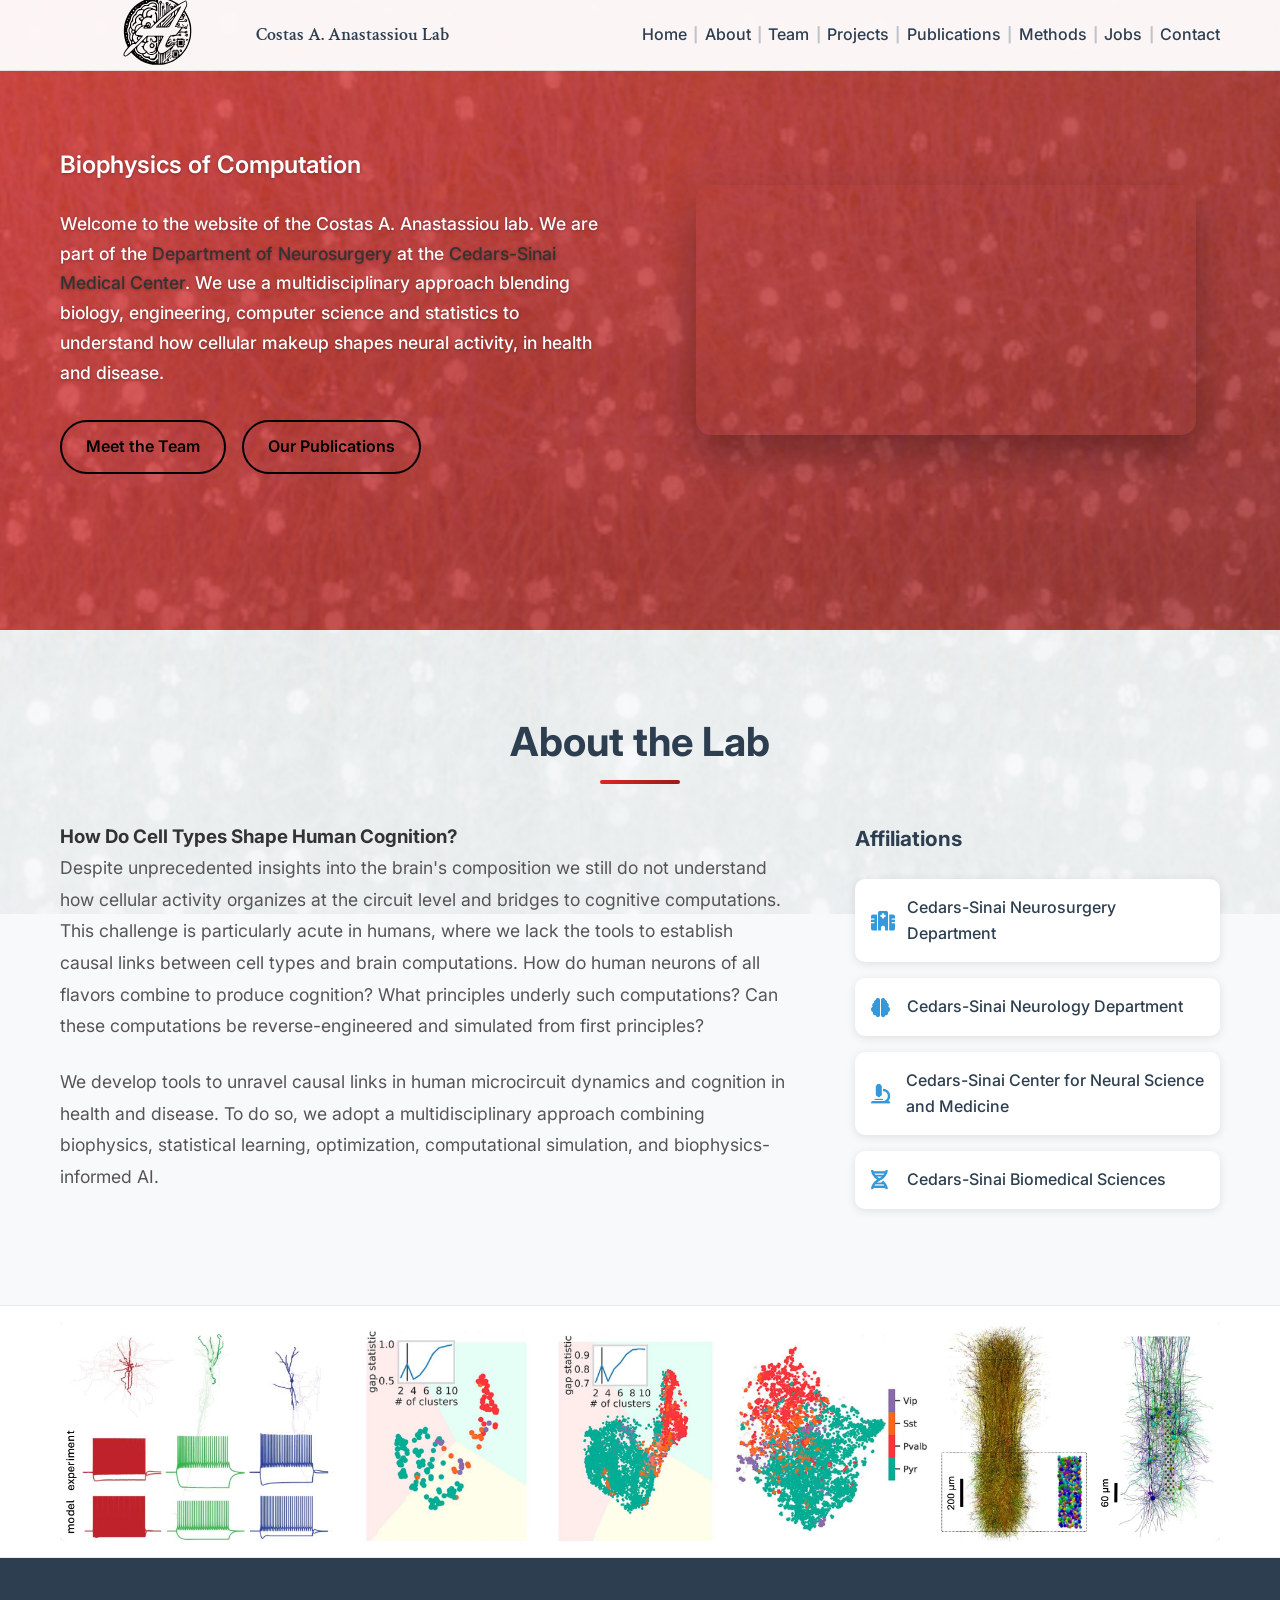
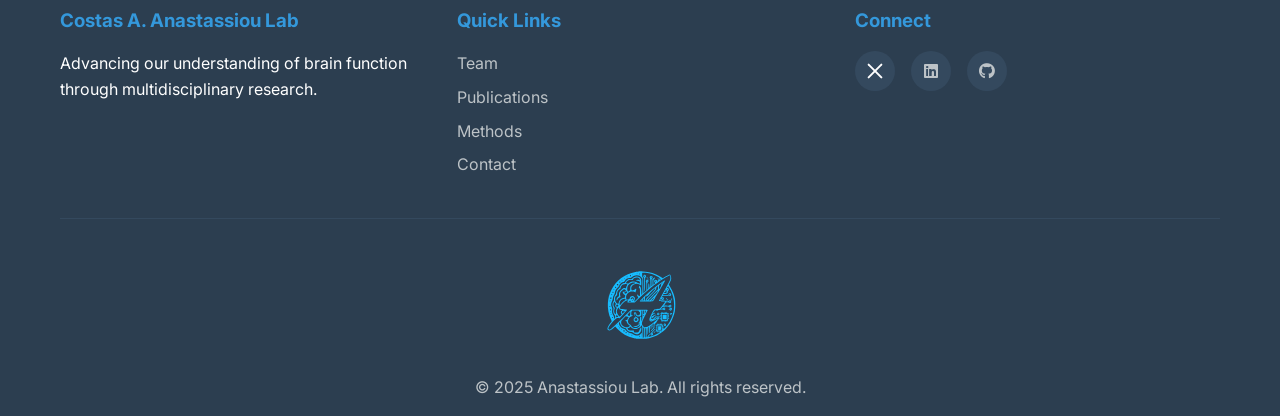
==== index.html @ 781ebe8d "Bump cache versions to force reload of iOS project card fix Without new version strings, iPhones wer" ====
<!DOCTYPE html>
<html lang="en">
<head>
    <!-- Google tag (gtag.js) -->
    <script async src="https://www.googletagmanager.com/gtag/js?id=G-07PMZGM386"></script>
    <script>
    window.dataLayer = window.dataLayer || [];
    function gtag(){dataLayer.push(arguments);}
    gtag('js', new Date());

    gtag('config', 'G-07PMZGM386');
    </script>

    <meta charset="UTF-8">
    <meta name="viewport" content="width=device-width, initial-scale=1.0">
    <title>Anastassiou Lab — Biophysics of Computation | Cedars-Sinai</title>
    <link rel="icon" type="image/svg+xml" href="/images/logo/ateam_logo_ppt_v3_favicon.svg">
    <link rel="stylesheet" href="/styles.css?v=2.5">
    <link href="https://fonts.googleapis.com/css2?family=Inter:wght@300;400;500;600;700&family=Crimson+Text:wght@400;600;700&display=swap" rel="stylesheet">
    <link rel="stylesheet" href="https://cdnjs.cloudflare.com/ajax/libs/font-awesome/6.0.0/css/all.min.css">

    <!-- SEO Meta Tags -->
    <meta name="description" content="Anastassiou Lab at Cedars-Sinai Medical Center — multidisciplinary research in computational neuroscience, biophysics of neural circuits, human brain modeling, and neuroAI. Led by Costas A. Anastassiou.">
    <meta name="keywords" content="computational neuroscience, biophysics, neural circuits, human brain, Neuropixels, brain stimulation, spiking neural networks, Cedars-Sinai, Caltech, neuroAI">
    <meta name="author" content="Costas A. Anastassiou Lab">
    <meta name="robots" content="index, follow">
    <link rel="canonical" href="https://anastassioulab.org/">

    <!-- Open Graph -->
    <meta property="og:title" content="Anastassiou Lab — Biophysics of Computation">
    <meta property="og:description" content="Multidisciplinary research in computational neuroscience, human brain modeling, and neuroAI at Cedars-Sinai Medical Center.">
    <meta property="og:image" content="https://anastassioulab.org/images/banner/banner_detail.png">
    <meta property="og:url" content="https://anastassioulab.org/">
    <meta property="og:type" content="website">
    <meta property="og:site_name" content="Anastassiou Lab">

    <!-- Twitter/X Card -->
    <meta name="twitter:card" content="summary_large_image">
    <meta name="twitter:title" content="Anastassiou Lab — Biophysics of Computation">
    <meta name="twitter:description" content="Computational neuroscience, human brain modeling, and neuroAI at Cedars-Sinai.">
    <meta name="twitter:image" content="https://anastassioulab.org/images/banner/banner_detail.png">

    <!-- JSON-LD Structured Data -->
    <script type="application/ld+json">
    {
      "@context": "https://schema.org",
      "@type": "ResearchOrganization",
      "name": "Anastassiou Lab",
      "alternateName": "Costas A. Anastassiou Lab",
      "url": "https://anastassioulab.org",
      "logo": "https://anastassioulab.org/images/logo/ateam_logo_ppt_v3.svg",
      "description": "Multidisciplinary research lab studying biophysics of computation, neural circuits, and human brain modeling.",
      "parentOrganization": {
        "@type": "Organization",
        "name": "Cedars-Sinai Medical Center",
        "url": "https://www.cedars-sinai.org"
      },
      "member": {
        "@type": "Person",
        "name": "Costas A. Anastassiou",
        "jobTitle": "Associate Professor of Neurosurgery, Biomedical Sciences, and Neurology",
        "url": "https://researchers.cedars-sinai.edu/Costas.Anastassiou",
        "sameAs": [
          "https://scholar.google.com/citations?user=FlAvpWkAAAAJ",
          "https://orcid.org/0000-0002-6793-0611",
          "https://www.linkedin.com/in/costas-anastassiou-1824945/",
          "https://www.cms.caltech.edu/people/costas-a-anastassiou"
        ]
      },
      "address": {
        "@type": "PostalAddress",
        "streetAddress": "127 S San Vicente Blvd, Office A9313",
        "addressLocality": "Los Angeles",
        "addressRegion": "CA",
        "postalCode": "90048",
        "addressCountry": "US"
      },
      "contactPoint": {
        "@type": "ContactPoint",
        "email": "costas.anastassiou@csmc.edu",
        "telephone": "+1-424-315-2698",
        "contactType": "general"
      }
    }
    </script>
</head>
<body>
    <!-- Navigation -->
    <nav class="navbar">
        <div class="nav-container">
            <div class="nav-logo">
                <a href="/">
                    <img src="/images/logo/ateam_logo_ppt_v3.svg" alt="Lab Crest" class="nav-logo-img">
                </a>
                <h2>Costas A. Anastassiou Lab</h2>
            </div>
            <ul class="nav-menu">
                <li><a href="/">Home</a></li>
                <li class="nav-divider">|</li>
                <li><a href="/#about">About</a></li>
                <li class="nav-divider">|</li>
                <li><a href="/team">Team</a></li>
                <li class="nav-divider">|</li>
                <li><a href="/projects">Projects</a></li>
                <li class="nav-divider">|</li>
                <li><a href="/publications">Publications</a></li>
                <li class="nav-divider">|</li>
                <li><a href="/methods">Methods</a></li>
                <li class="nav-divider">|</li>
                <li><a href="/jobs">Jobs</a></li>
                <li class="nav-divider">|</li>
                <li><a href="/contact">Contact</a></li>
            </ul>
            <div class="hamburger" onclick="this.classList.toggle('active');document.querySelector('.nav-menu').classList.toggle('active');">
                <span></span>
                <span></span>
                <span></span>
            </div>
        </div>
    </nav>

    <!-- Hero Section -->
    <section id="home" class="hero">
        <div class="hero-container">
            <div class="hero-content">
                <p class="hero-subtitle">Biophysics of Computation</p>
                <p class="hero-description">
                    Welcome to the website of the Costas A. Anastassiou lab. We are part of the <a href="https://www.cedars-sinai.edu/health-sciences-university/research/departments-institutes/neurosurgery.html" target="_blank">Department of Neurosurgery</a> at the <a href="https://www.cedars-sinai.org/home.html" target="_blank">Cedars-Sinai Medical Center</a>.

                    We use a multidisciplinary approach blending biology, engineering, computer science and statistics
                    to understand how cellular makeup shapes neural activity, in health and disease.
                </p>
                <div class="hero-buttons">
                    <a href="/team" class="btn btn-primary">Meet the Team</a>
                    <a href="/publications" class="btn btn-secondary">Our Publications</a>
                </div>
            </div>
            <div class="hero-visual">
                <div class="animation-container">
                    <video class="hero-animation" autoplay muted loop playsinline>
                        <source src="/animation.mp4" type="video/mp4">
                        Your browser does not support the video tag.
                    </video>
                    <div class="animation-overlay">
                        <div class="play-button">
                            <i class="fas fa-play"></i>
                        </div>
                    </div>
                </div>
            </div>

        </div>
    </section>

    <!-- About Section -->
    <section id="about" class="about">
        <div class="container">
            <h2 class="section-title">About the Lab</h2>
            <div class="about-content">
                <div class="about-text">
                    <h3>How Do Cell Types Shape Human Cognition?</h3>
                    <p>
                        Despite unprecedented insights into the brain's composition we still do not understand how cellular activity organizes at the circuit level and bridges to cognitive computations. This challenge is particularly acute in humans, where we lack the tools to establish causal links between cell types and brain computations. How do human neurons of all flavors combine to produce cognition? What principles underly such computations? Can these computations be reverse-engineered and simulated from first principles?
                    </p>
                    <p>
                        We develop tools to unravel causal links in human microcircuit dynamics and cognition in health and disease. To do so, we adopt a multidisciplinary approach combining biophysics, statistical learning, optimization, computational simulation, and biophysics-informed AI.
                    </p>
                </div>
                <div class="affiliations">
                    <h3>Affiliations</h3>
                    <ul>
                        <li>
                            <i class="fas fa-hospital"></i>
                            <a href="https://www.cedars-sinai.org/locations/neurosurgery-102.html" target="_blank">
                                Cedars-Sinai Neurosurgery Department
                            </a>
                        </li>
                        <li>
                            <i class="fas fa-brain"></i>
                            <a href="https://www.cedars-sinai.org/locations/neurology-280.html" target="_blank">
                                Cedars-Sinai Neurology Department
                            </a>
                        </li>
                        <li>
                            <i class="fas fa-microscope"></i>
                            <a href="https://www.cedars-sinai.edu/health-sciences-university/research/departments-institutes/biomedical-sciences/neural-science.html" target="_blank">
                                Cedars-Sinai Center for Neural Science and Medicine
                            </a>
                        </li>
                        <li>
                            <i class="fas fa-dna"></i>
                            <a href="https://www.cedars-sinai.edu/health-sciences-university/research/departments-institutes/biomedical-sciences.html" target="_blank">
                                Cedars-Sinai Biomedical Sciences
                            </a>
                        </li>
                    </ul>
                </div>
            </div>
        </div>
    </section>

    <!-- Research Highlights Banner -->
    <section class="research-banner">
        <div class="container">
            <div class="banner-figures">
                <img src="/images/banner/banner_detail.png" alt="Research Highlights from Anastassiou Lab Publications" class="banner-image">
            </div>
        </div>
    </section>

    <!-- Footer -->
    <footer class="footer">
        <div class="container">
            <div class="footer-content">
                <div class="footer-section">
                    <h3>Costas A. Anastassiou Lab</h3>
                    <p>Advancing our understanding of brain function through multidisciplinary research.</p>
                </div>
                <div class="footer-section">
                    <h3>Quick Links</h3>
                    <ul>
                        <li><a href="/team">Team</a></li>
                        <li><a href="/publications">Publications</a></li>
                        <li><a href="/methods">Methods</a></li>
                        <li><a href="/contact">Contact</a></li>
                    </ul>
                </div>
                <div class="footer-section">
                    <h3>Connect</h3>
                    <div class="social-links">
                        <a href="https://x.com/anastassiou_lab" target="_blank" class="x-link"></a>
                        <a href="https://www.linkedin.com/in/costas-anastassiou-1824945/" target="_blank"><i class="fab fa-linkedin"></i></a>
                        <a href="https://github.com/anastassiou-team" target="_blank"><i class="fab fa-github"></i></a>
                    </div>
                </div>
            </div>
            <div class="footer-bottom">
                <div class="footer-logo">
                    <img src="/images/logo/ateam_logo_ppt_v3.svg" alt="Anastassiou Lab" class="footer-logo-img">
                </div>
                <p>&copy; 2025 Anastassiou Lab. All rights reserved.</p>
            </div>
        </div>
    </footer>

    <script src="/script.js?v=2.3"></script>
</body>
</html>
---- styles.css ----
/* Reset and Base Styles */
* {
    margin: 0;
    padding: 0;
    box-sizing: border-box;
}

/* Cross-Browser Compatibility */
html {
    -webkit-text-size-adjust: 100%;
    -ms-text-size-adjust: 100%;
}

body {
    -webkit-font-smoothing: antialiased;
    -moz-osx-font-smoothing: grayscale;
    text-rendering: optimizeLegibility;
}

body {
    font-family: 'Inter', -apple-system, BlinkMacSystemFont, 'Segoe UI', Roboto, sans-serif;
    line-height: 1.6;
    color: #333;
    overflow-x: hidden;
}

.container {
    max-width: 1200px;
    margin: 0 auto;
    padding: 0 20px;
}

/* Navigation */
.navbar {
    position: fixed;
    top: 0;
    width: 100%;
    background: rgba(255, 255, 255, 0.95);
    /* backdrop-filter: blur(10px); */
    z-index: 1000;
    transition: all 0.3s ease;
    border-bottom: 1px solid rgba(0, 0, 0, 0.1);
}

.nav-container {
    max-width: 1200px;
    margin: 0 auto;
    padding: 0 20px;
    display: flex;
    justify-content: space-between;
    align-items: center;
    height: 70px;
}

.nav-logo h2 {
    color: #2c3e50;
    font-weight: 600;
    font-size: 1.155rem;
    font-family: 'Crimson Text', serif;
}

.nav-logo {
    display: flex;
    align-items: center;
    gap: 4px;
    overflow: hidden;
    min-width: 0;
}

.nav-logo-img {
    height: 108px;
    width: auto;
    object-fit: contain;
    position: relative;
    z-index: 1002;
}

.nav-menu {
    display: flex;
    list-style: none;
    gap: 0.2rem;
    align-items: center;
}

.nav-divider {
    color: #bdc3c7;
    font-weight: 700;
    font-size: 0.9rem;
    margin: 0 0.2rem;
}

.nav-menu a {
    text-decoration: none;
    color: #2c3e50;
    font-weight: 500;
    transition: color 0.3s ease;
    position: relative;
}

.nav-menu a:hover {
    color: #3498db;
}

.nav-menu a::after {
    content: '';
    position: absolute;
    bottom: -5px;
    left: 0;
    width: 0;
    height: 2px;
    background: #3498db;
}

.nav-menu a::after {
    content: '';
    position: absolute;
    bottom: -5px;
    left: 0;
    width: 0;
    height: 2px;
    background: #3498db;
    transition: width 0.3s ease;
}

.nav-menu a:hover::after {
    width: 100%;
}

.hamburger {
    display: none;
    flex-direction: column;
    cursor: pointer;
    position: relative;
    z-index: 1010;
    padding: 10px;
}

.hamburger span {
    width: 25px;
    height: 3px;
    background: #2c3e50;
    margin: 3px 0;
    transition: 0.3s;
}

/* Hero Section */
.hero {
    min-height: 70vh;
    background: url('images/neuralis/neuralis_1.png') center/cover no-repeat fixed;
    display: flex;
    align-items: center;
    padding-top: 70px;
    position: relative;
    overflow: hidden;
}

.hero::before {
    content: '';
    position: absolute;
    inset: 0;
    background: linear-gradient(135deg, rgba(220, 38, 38, 0.75) 0%, rgba(153, 27, 27, 0.75) 100%);
    z-index: 0;
}

/* Animation Container */
.animation-container {
    position: relative;
    width: 100%;
    max-width: 500px;
    border-radius: 15px;
    overflow: hidden;
    box-shadow: 0 20px 40px rgba(0, 0, 0, 0.3);
    z-index: 1;
}

.hero-animation {
    width: 100%;
    height: auto;
    display: block;
    border-radius: 15px;
    z-index: 1;
}

.animation-overlay {
    position: absolute;
    top: 0;
    left: 0;
    right: 0;
    bottom: 0;
    background: rgba(0, 0, 0, 0.1);
    display: flex;
    align-items: center;
    justify-content: center;
    opacity: 0;
    transition: opacity 0.3s ease;
}

.animation-container:hover .animation-overlay {
    opacity: 1;
}

.play-button {
    width: 80px;
    height: 80px;
    background: rgba(255, 255, 255, 0.9);
    border-radius: 50%;
    display: flex;
    align-items: center;
    justify-content: center;
    cursor: pointer;
    transition: all 0.3s ease;
}

.play-button i {
    font-size: 2rem;
    color: #dc2626;
    margin-left: 5px;
}

.play-button:hover {
    background: white;
    transform: scale(1.1);
}

.hero-container {
    max-width: 1200px;
    margin: 0 auto;
    padding: 0 20px;
    display: grid;
    grid-template-columns: 1fr 1fr;
    gap: 4rem;
    position: relative;
    z-index: 1;
    align-items: center;
}

.hero-content {
    color: white;
}

.hero-title {
    font-size: 3.5rem;
    font-weight: 700;
    margin-bottom: 1rem;
    line-height: 1.2;
}

.hero-title-container {
    display: flex;
    align-items: center;
    gap: 20px;
    margin-bottom: 1rem;
}

.hero-logo-img {
    height: 60px;
    width: auto;
    object-fit: contain;
    position: relative;
    z-index: 10;
}

.hero-subtitle {
    font-size: 1.5rem;
    font-weight: 600;
    margin-bottom: 1.5rem;
    text-shadow: 0 1px 3px rgba(0, 0, 0, 0.3);
}

.hero-description {
    font-size: 1.1rem;
    margin-bottom: 2rem;
    font-weight: 500;
    line-height: 1.7;
    text-shadow: 0 1px 3px rgba(0, 0, 0, 0.3);
}

.hero-description a {
    color: #333;
    text-decoration: none;
    transition: color 0.3s ease;
}

.hero-description a:hover {
    color: #666;
    text-decoration: underline;
}

.hero-buttons {
    display: flex;
    gap: 1rem;
    flex-wrap: wrap;
}

.btn {
    padding: 12px 24px;
    border-radius: 50px;
    text-decoration: none;
    font-weight: 600;
    transition: all 0.3s ease;
    display: inline-block;
    border: 2px solid transparent;
}

.btn-primary {
    background: transparent;
    color: black;
    border: 2px solid black;
}

.btn-primary:hover {
    background: black;
    color: white;
    transform: translateY(-2px);
    box-shadow: 0 10px 20px rgba(0, 0, 0, 0.2);
}

.btn-secondary {
    background: transparent;
    color: black;
    border: 2px solid black;
}

.btn-secondary:hover {
    background: black;
    color: white;
    transform: translateY(-2px);
}

.hero-visual {
    display: flex;
    justify-content: center;
    align-items: center;
}

.brain-circuit-animation {
    position: relative;
    width: 300px;
    height: 300px;
}

.neuron {
    position: absolute;
    width: 20px;
    height: 20px;
    background: rgba(255, 255, 255, 0.8);
    border-radius: 50%;
    animation: pulse 1.2s infinite;
}

.neuron:nth-child(1) {
    top: 50px;
    left: 50px;
    animation-delay: 0s;
}

.neuron:nth-child(2) {
    top: 100px;
    right: 50px;
    animation-delay: 0.5s;
}

.neuron:nth-child(3) {
    bottom: 50px;
    left: 150px;
    animation-delay: 1s;
}

.synapse {
    position: absolute;
    width: 2px;
    height: 100px;
    background: linear-gradient(to bottom, transparent, rgba(255, 255, 255, 0.6), transparent);
    left: 50%;
    top: 0;
    transform: translateX(-50%);
    animation: synapse 1.8s infinite;
}

@keyframes pulse {
    0%, 100% { transform: scale(1); opacity: 0.8; }
    50% { transform: scale(1.2); opacity: 1; }
}

@keyframes synapse {
    0%, 100% { opacity: 0.3; }
    50% { opacity: 0.8; }
}

/* Section Styles */
section {
    padding: 80px 0;
}

.section-title {
    text-align: center;
    font-size: 2.5rem;
    font-weight: 700;
    margin-bottom: 3rem;
    color: #2c3e50;
    position: relative;
}

.section-title::after {
    content: '';
    position: absolute;
    bottom: -10px;
    left: 50%;
    transform: translateX(-50%);
    width: 80px;
    height: 4px;
    background: linear-gradient(90deg, #dc2626, #991b1b);
    border-radius: 2px;
}

/* About Section */
.about {
    background: url('images/neuralis/neuralis_1.png') center/cover no-repeat fixed;
    position: relative;
}

.about::before {
    content: '';
    position: absolute;
    inset: 0;
    background: rgba(248, 249, 250, 0.88);
    z-index: 0;
}

.about-content {
    display: grid;
    grid-template-columns: 2fr 1fr;
    gap: 4rem;
    align-items: start;
}

.about-text p {
    margin-bottom: 1.5rem;
    font-size: 1.1rem;
    line-height: 1.8;
    color: #555;
}

.affiliations h3 {
    color: #2c3e50;
    margin-bottom: 1.5rem;
    font-size: 1.3rem;
}

.affiliations ul {
    list-style: none;
}

.affiliations li {
    display: flex;
    align-items: center;
    margin-bottom: 1rem;
    padding: 1rem;
    background: white;
    border-radius: 10px;
    box-shadow: 0 2px 10px rgba(0, 0, 0, 0.1);
    transition: transform 0.3s ease;
}

.affiliations li:hover {
    transform: translateY(-2px);
}

.affiliations i {
    color: #3498db;
    margin-right: 1rem;
    font-size: 1.2rem;
    width: 20px;
}

.affiliations a {
    color: #2c3e50;
    text-decoration: none;
    transition: color 0.3s ease;
    font-weight: 500;
}

.affiliations a:hover {
    color: #3498db;
    text-decoration: underline;
}



/* Research Highlights Banner */
.research-banner {
    background: white;
    padding: 1rem 0;
    border-top: 1px solid #e9ecef;
    border-bottom: 1px solid #e9ecef;
}

.banner-figures {
    display: flex;
    justify-content: center;
    align-items: center;
    max-width: 100%;
    overflow: hidden;
}

.banner-image {
    max-width: 100%;
    height: auto;
    border-radius: 8px;
    box-shadow: 0 4px 20px rgba(0, 0, 0, 0.1);
}

/* Team Section */
.team {
    background: url('images/neuralis/neuralis_1.png') center/cover no-repeat fixed;
    position: relative;
    z-index: 50;
}

.team::before {
    content: '';
    position: absolute;
    inset: 0;
    background: rgba(248, 249, 250, 0.50);
    z-index: 0;
}

.about > .container,
.team > .container,
.projects > .container,
.publications > .container,
.methods > .container,
.jobs > .container {
    position: relative;
    z-index: 1;
}

.team-grid {
    display: grid;
    grid-template-columns: repeat(auto-fit, minmax(300px, 1fr));
    gap: 2rem;
    position: relative;
    z-index: 51;
}

.team-member {
    background: white;
    border-radius: 15px;
    overflow: hidden;
    box-shadow: 0 5px 20px rgba(0, 0, 0, 0.1);
    transition: all 0.3s ease;
    cursor: pointer;
    position: relative;
    z-index: 52;
}

.team-member:hover {
    transform: translateY(-5px);
    box-shadow: 0 15px 30px rgba(0, 0, 0, 0.15);
}

.team-member.featured {
    grid-column: 1 / -1;
    display: grid;
    grid-template-columns: 200px 1fr;
    gap: 2rem;
    padding: 2rem;
}

.team-member:not(.featured) {
    padding: 1.5rem;
    text-align: center;
}

.member-photo {
    display: flex;
    align-items: center;
    justify-content: center;
    min-width: 200px;
    height: 200px;
    overflow: hidden;
}

.member-photo img {
    width: 200px !important;
    height: 200px !important;
    object-fit: cover;
    border-radius: 15px;
    transition: transform 0.3s ease;
    position: relative;
    z-index: 100;
}

.team-member.featured .member-photo {
    display: flex;
    align-items: center;
    justify-content: center;
    width: 200px;
    height: 200px;
    overflow: hidden;
}

.team-member.featured .member-photo img {
    width: 200px !important;
    height: 200px !important;
    object-fit: cover;
    border-radius: 15px;
    transition: transform 0.3s ease;
    position: relative;
    z-index: 100;
}

.team-member:not(.featured) .member-photo {
    display: flex;
    align-items: center;
    justify-content: center;
    width: 200px;
    height: 200px;
    overflow: hidden;
    margin: 0 auto;
}

.team-member:not(.featured) .member-photo img {
    width: 200px !important;
    height: 200px !important;
    object-fit: cover;
    border-radius: 15px;
    transition: transform 0.3s ease;
    position: relative;
    z-index: 100;
}

.member-info h3 {
    color: #2c3e50;
    margin-bottom: 0.5rem;
    font-size: 1.2rem;
}

.member-title {
    color: #3498db;
    font-weight: 600;
    margin-bottom: 0.5rem;
    font-size: 0.9rem;
    text-transform: uppercase;
    letter-spacing: 1px;
}

.member-affiliations {
    color: #2c3e50;
    font-weight: 500;
    margin-bottom: 1rem;
    font-size: 0.9rem;
    line-height: 1.4;
    opacity: 0.9;
}

.member-affiliations a {
    color: #3498db;
    text-decoration: none;
    transition: color 0.3s ease;
}

.member-affiliations a:hover {
    color: #2980b9;
    text-decoration: underline;
}

.member-links {
    display: flex;
    flex-wrap: wrap;
    gap: 0.5rem;
    margin-top: 0.8rem;
}

.profile-link {
    display: inline-flex;
    align-items: center;
    gap: 0.4rem;
    padding: 0.35rem 0.7rem;
    background: transparent;
    border: 1px solid #e1e8ed;
    border-radius: 6px;
    text-decoration: none;
    color: #5a6c7d;
    font-size: 0.75rem;
    font-weight: 500;
    transition: all 0.2s ease;
    line-height: 1;
}

.profile-link:hover {
    background: #f8f9fa;
    border-color: #3498db;
    color: #3498db;
    transform: translateY(-1px);
    box-shadow: 0 2px 8px rgba(52, 152, 219, 0.1);
}

.profile-link i {
    font-size: 0.8rem;
    color: #8fa3b8;
}

.profile-link:hover i {
    color: #3498db;
}

.link-keyword {
    font-weight: 500;
    color: #4a5568;
}

.profile-link:hover .link-keyword {
    color: #3498db;
}

.member-bio {
    color: #666;
    line-height: 1.6;
    margin-bottom: 1rem;
}

.expertise-tag {
    display: inline-block;
    background: #e8f4fd;
    color: #3498db;
    padding: 0.3rem 0.8rem;
    border-radius: 20px;
    font-size: 0.8rem;
    margin: 0.2rem;
    font-weight: 500;
}

/* Alumni Grid Layout */
.alumni-grid {
    display: grid;
    grid-template-columns: repeat(auto-fit, minmax(300px, 1fr));
    gap: 0.5rem;
    margin-bottom: 1rem;
}

.alumni-item {
    background: #f8f9fa;
    padding: 0.5rem 0.8rem;
    border-radius: 8px;
    border-left: 3px solid #3498db;
    font-size: 0.9rem;
    line-height: 1.4;
}

/* Publications Section */
.publications {
    background: url('images/neuralis/neuralis_1.png') center/cover no-repeat fixed;
    position: relative;
}

.publications::before {
    content: '';
    position: absolute;
    inset: 0;
    background: rgba(248, 249, 250, 0.50);
    z-index: 0;
}

.publications-grid {
    display: grid;
    grid-template-columns: repeat(auto-fit, minmax(350px, 1fr));
    gap: 1.4rem;
    margin-bottom: 3rem;
}

/* Projects Section */
.projects {
    background: url('images/neuralis/neuralis_1.png') center/cover no-repeat fixed;
    position: relative;
    padding: 5rem 0;
}

.projects::before {
    content: '';
    position: absolute;
    inset: 0;
    background: rgba(248, 249, 250, 0.50);
    z-index: 0;
}

.projects-grid {
    display: grid;
    grid-template-columns: repeat(auto-fit, minmax(300px, 1fr));
    gap: 2rem;
    margin-bottom: 3rem;
}

.project-card {
    background: white;
    border: 1px solid #e9ecef;
    border-radius: 15px;
    padding: 2rem;
    box-shadow: 0 5px 20px rgba(0, 0, 0, 0.08);
    transition: all 0.3s ease;
    text-align: center;
    position: relative;
    z-index: 2;
    cursor: pointer;
}

@media (hover: hover) {
    .project-card:hover {
        transform: translateY(-5px);
        box-shadow: 0 15px 30px rgba(0, 0, 0, 0.12);
        border-color: #3498db;
    }
}

.project-card:active {
    transform: scale(0.98);
    border-color: #3498db;
}

.project-icon {
    font-size: 3rem;
    color: #3498db;
    margin-bottom: 1.5rem;
}

.project-card h3 {
    color: #2c3e50;
    margin-bottom: 1rem;
    font-size: 1.4rem;
}

.project-card p {
    color: #666;
    line-height: 1.6;
    margin-bottom: 1.5rem;
}

.project-tags {
    display: flex;
    flex-wrap: wrap;
    gap: 0.5rem;
    justify-content: center;
}

.tag {
    background: #e8f4fd;
    color: #3498db;
    padding: 0.4rem 0.8rem;
    border-radius: 20px;
    font-size: 0.8rem;
    font-weight: 500;
}

.project-cta {
    margin-top: 1rem;
}

.project-cta .click-hint {
    color: #3498db;
    font-size: 0.9rem;
    font-weight: 500;
    opacity: 1;
    transition: opacity 0.3s ease;
}

@media (hover: hover) {
    .project-cta .click-hint {
        opacity: 0.8;
    }
    .project-card:hover .project-cta .click-hint {
        opacity: 1;
    }
}

/* Project Modal Styles */
.project-modal-content {
    max-width: 800px;
    max-height: 90vh;
    overflow-y: auto;
}

.project-modal-header {
    text-align: center;
    margin-bottom: 2rem;
    padding-bottom: 1rem;
    border-bottom: 2px solid #e9ecef;
}

.project-modal-header h2 {
    color: #2c3e50;
    font-size: 2rem;
    margin-bottom: 0.5rem;
}

.project-modal-header .project-icon {
    font-size: 4rem;
    color: #3498db;
    margin-bottom: 1rem;
}

.project-modal-description {
    margin-bottom: 2rem;
    line-height: 1.8;
    color: #555;
    font-size: 1.1rem;
}

.project-modal-image {
    text-align: center;
    margin: 2rem 0;
}

.project-modal-image img {
    max-width: 100%;
    height: auto;
    border-radius: 10px;
    box-shadow: 0 5px 20px rgba(0, 0, 0, 0.1);
}

.project-citation {
    margin-top: 15px;
    font-size: 14px;
    font-style: italic;
    color: #666;
    text-align: center;
    line-height: 1.4;
}

.project-modal-tags {
    display: flex;
    flex-wrap: wrap;
    gap: 0.5rem;
    justify-content: center;
    margin: 2rem 0;
}

.project-modal-tags .tag {
    background: #e8f4fd;
    color: #3498db;
    padding: 0.5rem 1rem;
    border-radius: 25px;
    font-size: 0.9rem;
    font-weight: 500;
}

.project-modal-details {
    margin: 2rem 0;
}

.project-modal-details h3 {
    color: #2c3e50;
    font-size: 1.3rem;
    margin-bottom: 1rem;
    text-align: center;
}

.project-modal-details ul {
    list-style: none;
    padding: 0;
}

.project-modal-details li {
    background: #f8f9fa;
    margin: 0.5rem 0;
    padding: 0.8rem 1rem;
    border-radius: 8px;
    border-left: 4px solid #3498db;
    color: #555;
    font-size: 1rem;
}

/* Methods Section */
.methods {
    background: url('images/neuralis/neuralis_1.png') center/cover no-repeat fixed;
    position: relative;
}

.methods::before {
    content: '';
    position: absolute;
    inset: 0;
    background: rgba(248, 249, 250, 0.50);
    z-index: 0;
}

/* Jobs Section */
.jobs {
    background: url('images/neuralis/neuralis_1.png') center/cover no-repeat fixed;
    position: relative;
    padding: 5rem 0;
}

.jobs::before {
    content: '';
    position: absolute;
    inset: 0;
    background: rgba(248, 249, 250, 0.50);
    z-index: 0;
}

.jobs-intro {
    text-align: center;
    max-width: 800px;
    margin: 0 auto 3rem;
}

.jobs-intro p {
    font-size: 1.1rem;
    color: #666;
    line-height: 1.6;
}

.jobs-grid {
    display: flex;
    flex-direction: column;
    gap: 2rem;
    margin-bottom: 3rem;
    max-width: 800px;
    margin-left: auto;
    margin-right: auto;
}

.job-card {
    background: white;
    border: 1px solid #e9ecef;
    border-radius: 15px;
    padding: 1.5rem;
    box-shadow: 0 5px 20px rgba(0, 0, 0, 0.08);
    transition: all 0.3s ease;
}

.job-card:hover {
    transform: translateY(-5px);
    box-shadow: 0 15px 30px rgba(0, 0, 0, 0.12);
    border-color: #3498db;
    cursor: pointer;
}

.job-cta {
    text-align: center;
    margin-top: 0.5rem;
}

.click-hint {
    color: #3498db;
    font-size: 0.9rem;
    font-style: italic;
    opacity: 0.8;
}

.job-card h3 {
    color: #2c3e50;
    margin-bottom: 0.5rem;
    font-size: 1.3rem;
}

.job-type {
    color: #3498db;
    font-weight: 600;
    margin-bottom: 1rem;
    font-size: 0.9rem;
    text-transform: uppercase;
    letter-spacing: 1px;
}

.job-description {
    color: #666;
    line-height: 1.6;
    margin-bottom: 1rem;
}

.job-requirements h4 {
    color: #2c3e50;
    margin-bottom: 0.8rem;
    font-size: 1rem;
}

.job-requirements ul {
    list-style: none;
    padding: 0;
    margin-bottom: 1.5rem;
}

.job-requirements li {
    color: #666;
    margin-bottom: 0.5rem;
    padding-left: 1.5rem;
    position: relative;
}

.job-requirements li::before {
    content: "•";
    color: #3498db;
    font-weight: bold;
    position: absolute;
    left: 0;
}

.jobs-cta {
    text-align: center;
    margin-top: 2rem;
}

.jobs-cta p {
    color: #333;
    margin-bottom: 1.5rem;
    font-size: 1.1rem;
    font-weight: 500;
    text-shadow: 0 1px 3px rgba(248, 249, 250, 0.6);
}

.github-content {
    max-width: 1200px;
    margin: 0 auto;
}

.repos-grid {
    display: grid;
    grid-template-columns: repeat(auto-fit, minmax(300px, 1fr));
    gap: 2rem;
    margin-bottom: 3rem;
}

.repo-card {
    background: white;
    border-radius: 15px;
    padding: 1.5rem;
    box-shadow: 0 5px 20px rgba(0, 0, 0, 0.1);
    transition: all 0.3s ease;
    cursor: pointer;
    border: 1px solid rgba(0, 0, 0, 0.05);
}

.repo-card:hover {
    transform: translateY(-5px);
    box-shadow: 0 15px 30px rgba(0, 0, 0, 0.15);
}

.repo-name {
    color: #2c3e50;
    font-size: 1.2rem;
    font-weight: 600;
    margin-bottom: 0.5rem;
    display: flex;
    align-items: center;
    gap: 0.5rem;
}

.repo-name i {
    color: #3498db;
    font-size: 1rem;
}

.repo-topics {
    display: flex;
    flex-wrap: wrap;
    gap: 0.5rem;
    margin-top: 1rem;
}

.repo-topic {
    background: #e8f4fd;
    color: #3498db;
    padding: 0.3rem 0.8rem;
    border-radius: 20px;
    font-size: 0.8rem;
    font-weight: 500;
}

.repo-description {
    color: #666;
    line-height: 1.6;
    margin-bottom: 1rem;
    font-size: 0.95rem;
}

.repo-citation {
    margin-bottom: 1rem;
}

.citation-link {
    display: inline-flex;
    align-items: center;
    gap: 0.5rem;
    color: #3498db;
    text-decoration: none;
    font-size: 0.9rem;
    font-weight: 500;
    transition: color 0.3s ease;
}

.citation-link:hover {
    color: #2980b9;
    text-decoration: underline;
}

.citation-link i {
    color: #3498db;
    font-size: 0.8rem;
}

.repo-meta {
    display: flex;
    align-items: center;
    gap: 1rem;
    margin-bottom: 1rem;
    flex-wrap: wrap;
}

.repo-language {
    background: #e8f4fd;
    color: #3498db;
    padding: 0.3rem 0.8rem;
    border-radius: 20px;
    font-size: 0.8rem;
    font-weight: 500;
}





.github-cta {
    text-align: center;
}

.github-cta .btn {
    font-size: 1.1rem;
    padding: 15px 30px;
}

.github-cta .btn i {
    margin-right: 0.5rem;
}

.publication-card {
    background: white;
    padding: 1.4rem;
    border-radius: 15px;
    box-shadow: 0 5px 20px rgba(0, 0, 0, 0.1);
    border-left: 4px solid #3498db;
    transition: all 0.3s ease;
}

.publication-card:hover {
    transform: translateY(-5px);
    box-shadow: 0 15px 30px rgba(0, 0, 0, 0.15);
}

.pub-year {
    background: #3498db;
    color: white;
    padding: 0.3rem 0.8rem;
    border-radius: 20px;
    font-size: 0.8rem;
    font-weight: 600;
    display: inline-block;
    margin-bottom: 1rem;
}

.publication-card h3 {
    color: #2c3e50;
    margin-bottom: 1rem;
    font-size: 1.1rem;
    line-height: 1.4;
}

.pub-authors {
    color: #666;
    font-style: italic;
    margin-bottom: 0.5rem;
}

.pub-journal {
    color: #3498db;
    font-weight: 600;
    margin-bottom: 1rem;
}

.pub-links {
    display: flex;
    justify-content: space-between;
    align-items: center;
    flex-wrap: wrap;
    gap: 1rem;
}

.pub-link {
    color: #3498db;
    text-decoration: none;
    font-weight: 600;
    transition: color 0.3s ease;
    display: flex;
    align-items: center;
    gap: 0.5rem;
}

.pub-link:hover {
    color: #2980b9;
}

/* Press Coverage Styles */
.press-coverage {
    margin-top: 12px;
    padding-top: 12px;
    border-top: 1px solid #e5e7eb;
}

.press-label {
    color: #6b7280;
    font-size: 0.9rem;
    font-weight: 500;
    margin-right: 8px;
}

.press-link {
    color: #dc2626;
    text-decoration: none;
    font-weight: 600;
    font-size: 0.9rem;
    transition: color 0.3s ease;
}

/* Mobile: collapse publications to first 6 */
.show-all-pubs-container {
    text-align: center;
    margin-bottom: 2rem;
    display: none;
}

@media (max-width: 768px) {
    .publications-grid.collapsed .publication-card:nth-child(n+7) {
        display: none;
    }
    .show-all-pubs-container {
        display: block;
    }
    .publications-grid:not(.collapsed) ~ .show-all-pubs-container {
        display: none;
    }
}

.press-link:hover {
    color: #991b1b;
    text-decoration: underline;
}



.publications-cta {
    text-align: center;
}



/* Contact Section */
.contact-content {
    display: grid;
    grid-template-columns: 1fr 1fr;
    gap: 4rem;
    align-items: start;
}

.contact-item {
    display: flex;
    align-items: flex-start;
    margin-bottom: 2rem;
}

.contact-item i {
    color: #3498db;
    font-size: 1.5rem;
    margin-right: 1rem;
    margin-top: 0.2rem;
    width: 30px;
}

.contact-item h3 {
    color: #2c3e50;
    margin-bottom: 0.5rem;
}

.contact-item p {
    color: #666;
    line-height: 1.6;
}

.contact-map {
    background: #f8f9fa;
    border-radius: 15px;
    padding: 2rem;
    display: flex;
    align-items: center;
    justify-content: center;
    min-height: 300px;
}

.contact-map iframe {
    width: 100%;
    height: 300px;
    border-radius: 15px;
    box-shadow: 0 5px 20px rgba(0, 0, 0, 0.1);
    transition: box-shadow 0.3s ease;
}

.contact-map iframe:hover {
    box-shadow: 0 8px 25px rgba(0, 0, 0, 0.15);
}

/* Footer */
.footer {
    background: #2c3e50;
    color: white;
    padding: 3rem 0 1rem;
}

.footer-content {
    display: grid;
    grid-template-columns: repeat(auto-fit, minmax(250px, 1fr));
    gap: 2rem;
    margin-bottom: 2rem;
}

.footer-section h3 {
    margin-bottom: 1rem;
    color: #3498db;
}

.footer-section ul {
    list-style: none;
}

.footer-section ul li {
    margin-bottom: 0.5rem;
}

.footer-section a {
    color: #bdc3c7;
    text-decoration: none;
    transition: color 0.3s ease;
}

.footer-section a:hover {
    color: #3498db;
}

.social-links {
    display: flex;
    gap: 1rem;
}

.social-links a {
    display: inline-block;
    width: 40px;
    height: 40px;
    background: #34495e;
    border-radius: 50%;
    display: flex;
    align-items: center;
    justify-content: center;
    transition: all 0.3s ease;
}

.social-links a:hover {
    background: #3498db;
    transform: translateY(-2px);
}

.x-link {
    font-weight: bold;
    font-size: 1.1rem;
    color: white;
    text-decoration: none;
    display: flex;
    align-items: center;
    justify-content: center;
    width: 40px;
    height: 40px;
    background: #34495e;
    border-radius: 50%;
    transition: all 0.3s ease;
    position: relative;
}

.x-link::before,
.x-link::after {
    content: '';
    position: absolute;
    width: 2px;
    height: 20px;
    background: white;
    border-radius: 1px;
}

.x-link::before {
    transform: rotate(45deg);
    left: 50%;
    top: 50%;
    margin-left: -1px;
    margin-top: -10px;
}

.x-link::after {
    transform: rotate(-45deg);
    left: 50%;
    top: 50%;
    margin-left: -1px;
    margin-top: -10px;
}

.x-link:hover {
    background: #3498db;
    transform: translateY(-2px);
}

.footer-bottom {
    text-align: center;
    padding-top: 2rem;
    border-top: 1px solid #34495e;
    color: #bdc3c7;
}

.footer-logo {
    margin-bottom: 1rem;
    display: flex;
    justify-content: center;
}

.footer-logo-img {
    height: 108px;
    width: auto;
    filter: brightness(0) saturate(100%) invert(48%) sepia(79%) saturate(2475%) hue-rotate(187deg) brightness(118%) contrast(119%);
    transition: filter 0.3s ease;
    animation: logoColorShift 8s ease-in-out infinite;
}

.footer-logo-img:hover {
    filter: brightness(0) saturate(100%) invert(27%) sepia(51%) saturate(2878%) hue-rotate(346deg) brightness(104%) contrast(97%);
    animation-play-state: paused;
}

@keyframes logoColorShift {
    0% {
        filter: brightness(0) saturate(100%) invert(48%) sepia(79%) saturate(2475%) hue-rotate(187deg) brightness(118%) contrast(119%);
    }
    25% {
        filter: brightness(0) saturate(100%) invert(27%) sepia(51%) saturate(2878%) hue-rotate(346deg) brightness(104%) contrast(97%);
    }
    50% {
        filter: brightness(0) saturate(100%) invert(39%) sepia(100%) saturate(2000%) hue-rotate(280deg) brightness(110%) contrast(120%);
    }
    75% {
        filter: brightness(0) saturate(100%) invert(45%) sepia(90%) saturate(2200%) hue-rotate(150deg) brightness(115%) contrast(125%);
    }
    100% {
        filter: brightness(0) saturate(100%) invert(48%) sepia(79%) saturate(2475%) hue-rotate(187deg) brightness(118%) contrast(119%);
    }
}

@keyframes navLogoColorShift {
    0% {
        filter: brightness(0) saturate(100%) invert(0%) sepia(0%) saturate(0%) hue-rotate(0deg) brightness(0%) contrast(100%);
    }
    33.33% {
        filter: brightness(0) saturate(100%) invert(27%) sepia(51%) saturate(2878%) hue-rotate(346deg) brightness(104%) contrast(97%);
    }
    66.66% {
        filter: brightness(0) saturate(100%) invert(48%) sepia(79%) saturate(2475%) hue-rotate(187deg) brightness(118%) contrast(119%);
    }
    100% {
        filter: brightness(0) saturate(100%) invert(0%) sepia(0%) saturate(0%) hue-rotate(0deg) brightness(0%) contrast(100%);
    }
}

/* Modal */
.modal {
    display: none;
    position: fixed;
    z-index: 2000;
    left: 0;
    top: 0;
    width: 100%;
    height: 100%;
    background-color: rgba(0, 0, 0, 0.5);
    backdrop-filter: blur(5px);
}

.modal-content {
    background-color: white;
    margin: 5% auto;
    padding: 2rem;
    border-radius: 15px;
    width: 90%;
    max-width: 600px;
    max-height: 80vh;
    position: relative;
    animation: modalSlideIn 0.3s ease;
    overflow-y: auto;
    overflow-x: hidden;
}

@keyframes modalSlideIn {
    from {
        opacity: 0;
        transform: translateY(-50px);
    }
    to {
        opacity: 1;
        transform: translateY(0);
    }
}

.close {
    position: absolute;
    right: 1rem;
    top: 1rem;
    font-size: 2rem;
    cursor: pointer;
    color: #999;
    transition: color 0.3s ease;
}

.close:hover {
    color: #333;
}

/* Responsive Design */
@media (max-width: 768px) {
    .modal-content {
        margin: 2% auto;
        max-height: 90vh;
        padding: 1.5rem;
        width: 95%;
    }
    
    .hamburger {
        display: flex;
    }

    .nav-logo h2 {
        display: none;
    }

    .nav-logo-img {
        height: 70px;
    }

    .nav-container {
        padding: 0 15px 0 5px;
    }

    .nav-menu {
        position: fixed;
        left: -100%;
        top: 70px;
        flex-direction: column;
        background-color: white;
        width: 100%;
        text-align: center;
        transition: 0.3s;
        box-shadow: 0 10px 27px rgba(0, 0, 0, 0.05);
        padding: 2rem 0;
    }
    
    .nav-menu.active {
        left: 0;
    }
    
    .hero-container {
        grid-template-columns: 1fr;
        text-align: center;
        gap: 2rem;
    }
    
    .hero-title {
        font-size: 2.5rem;
    }
    
    .about-content {
        grid-template-columns: 1fr;
        gap: 2rem;
    }
    
    .contact-content {
        grid-template-columns: 1fr;
        gap: 2rem;
    }
    
    .team-member.featured {
        grid-template-columns: 1fr;
        text-align: center;
    }

    .team-member.featured .member-photo {
        margin: 0 auto;
    }
    
    .visualization-content {
        grid-template-columns: 1fr;
        gap: 2rem;
        text-align: center;
    }
    
    .section-title {
        font-size: 2rem;
    }
    
    .hero-buttons {
        justify-content: center;
    }
}

@media (max-width: 480px) {
    .container {
        padding: 0 15px;
    }
    
    .hero-title {
        font-size: 2rem;
    }
    
    .hero-subtitle {
        font-size: 1.2rem;
    }
    
    .section-title {
        font-size: 1.8rem;
    }
    
    .team-grid,
    .publications-grid,
    .repos-grid {
        grid-template-columns: 1fr;
    }
}

/* Cross-Browser Compatibility Enhancements */
@supports (-webkit-appearance: none) {
    /* Webkit-specific styles */
    .btn {
        -webkit-appearance: none;
    }
}

@supports (-moz-appearance: none) {
    /* Firefox-specific styles */
    .btn {
        -moz-appearance: none;
    }
}

/* Ensure consistent behavior across browsers */
.team-member img,
.publications-grid img,
.repos-grid img {
    max-width: 100%;
    height: auto;
    -webkit-user-drag: none;
    -khtml-user-drag: none;
    -moz-user-drag: none;
    -o-user-drag: none;
    user-drag: none;
}

/* Safari-specific fixes */
@media screen and (-webkit-min-device-pixel-ratio: 0) {
    .member-photo img {
        -webkit-transform: translateZ(0);
        transform: translateZ(0);
    }
}

/* Alumni Section Styles */
.alumni-section {
    margin-top: 60px;
    padding-top: 40px;
    border-top: 2px solid #e5e7eb;
}

.alumni-title {
    font-size: 2.2rem;
    color: #1f2937;
    margin-bottom: 28px;
    text-align: center;
    font-weight: 700;
}

.alumni-category {
    margin-bottom: 28px;
}

.alumni-category h4 {
    font-size: 1.5rem;
    color: #dc2626;
    margin-bottom: 20px;
    font-weight: 600;
    border-bottom: 2px solid #dc2626;
    padding-bottom: 8px;
    display: inline-block;
}

.alumni-category h5 {
    font-size: 1.2rem;
    color: #374151;
    margin: 25px 0 15px 0;
    font-weight: 600;
}

.alumni-list {
    list-style: none;
    padding: 0;
    margin: 0;
}

.alumni-list li {
    background: #f9fafb;
    border-left: 4px solid #dc2626;
    padding: 14px;
    margin-bottom: 10px;
    border-radius: 8px;
    box-shadow: 0 2px 4px rgba(0, 0, 0, 0.1);
    transition: all 0.3s ease;
}

.alumni-list li:hover {
    transform: translateY(-2px);
    box-shadow: 0 4px 8px rgba(0, 0, 0, 0.15);
    background: #ffffff;
}

.alumni-list li strong {
    color: #1f2937;
    font-size: 1.1rem;
    font-weight: 700;
}

.alumni-list li em {
    color: #6b7280;
    font-style: normal;
    font-weight: 500;
}

.alumni-list li br {
    margin-bottom: 5px;
}

/* Responsive adjustments for alumni section */
@media (max-width: 768px) {
    .alumni-section {
        margin-top: 40px;
        padding-top: 30px;
    }
    
    .alumni-title {
        font-size: 1.8rem;
        margin-bottom: 30px;
    }
    
    .alumni-category h4 {
        font-size: 1.3rem;
    }
    
    .alumni-list li {
        padding: 15px;
        margin-bottom: 12px;
    }
    
    .alumni-list li strong {
        font-size: 1rem;
    }
}
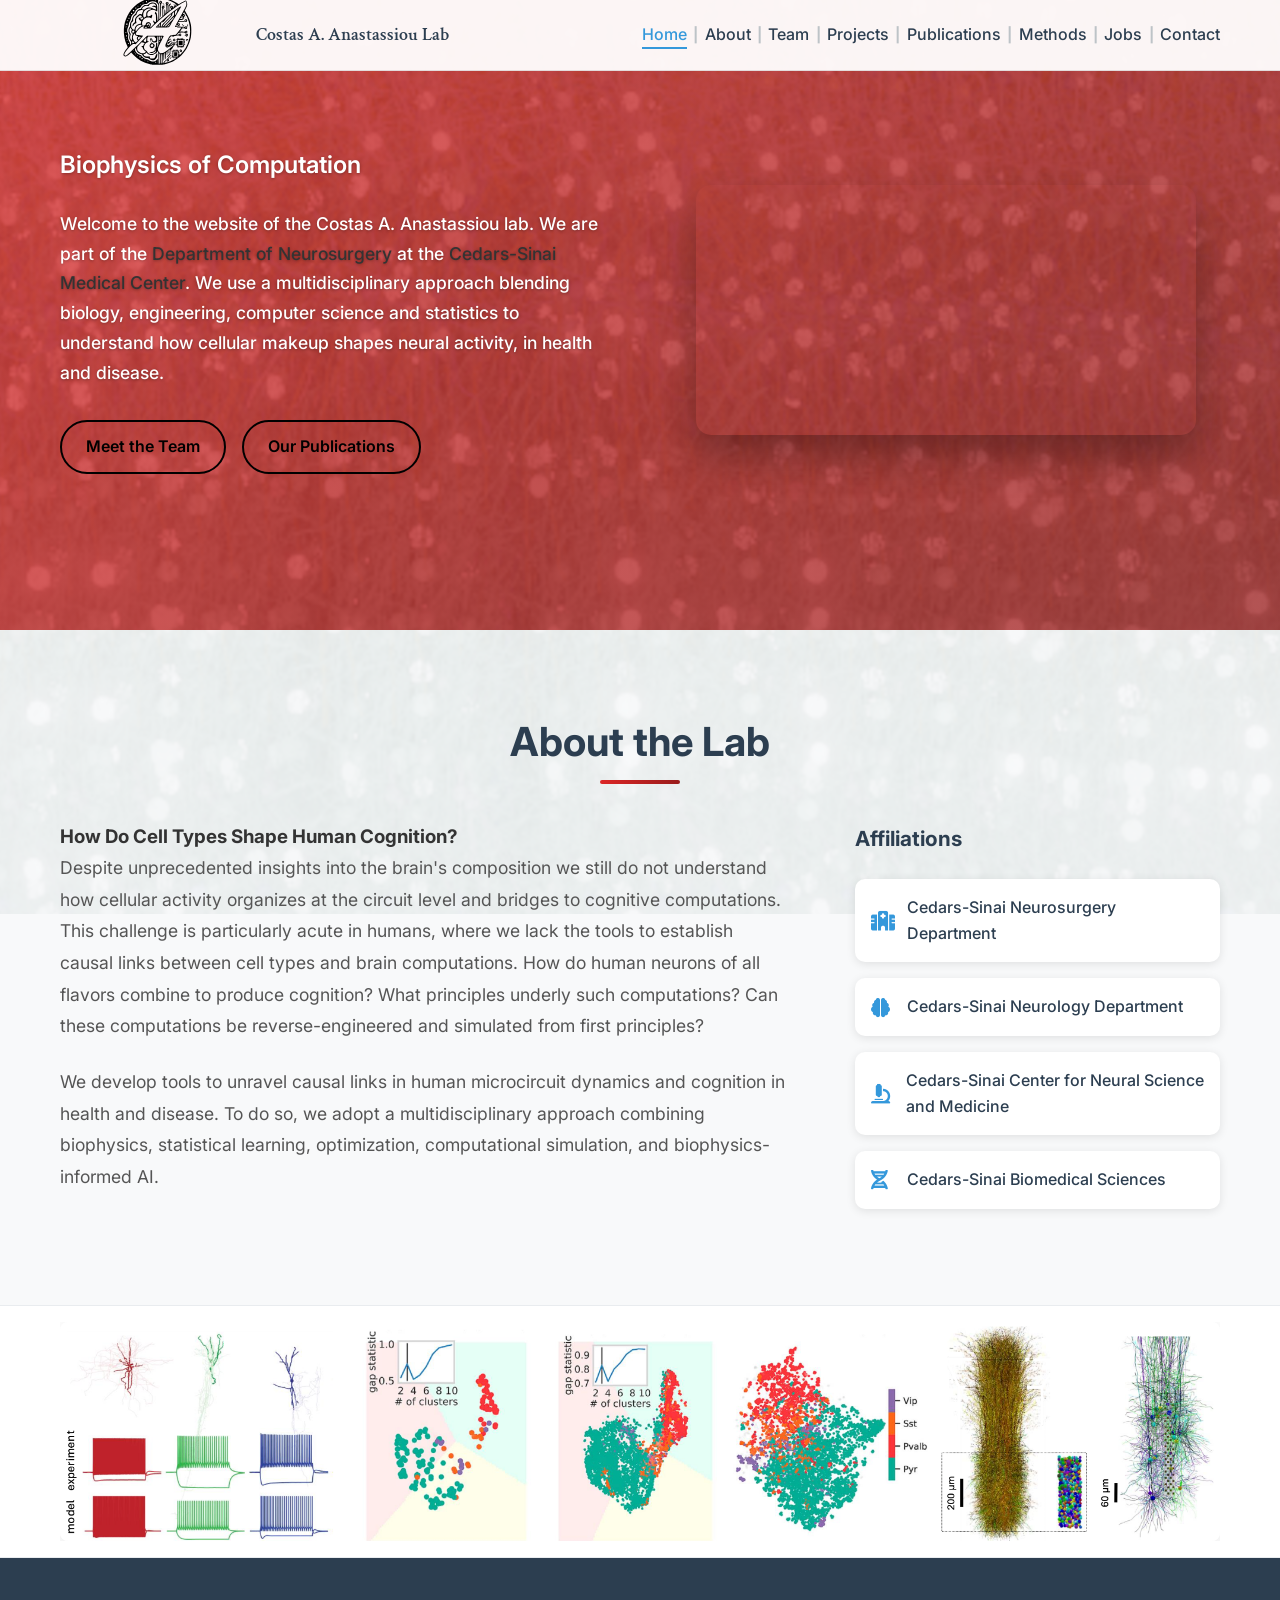
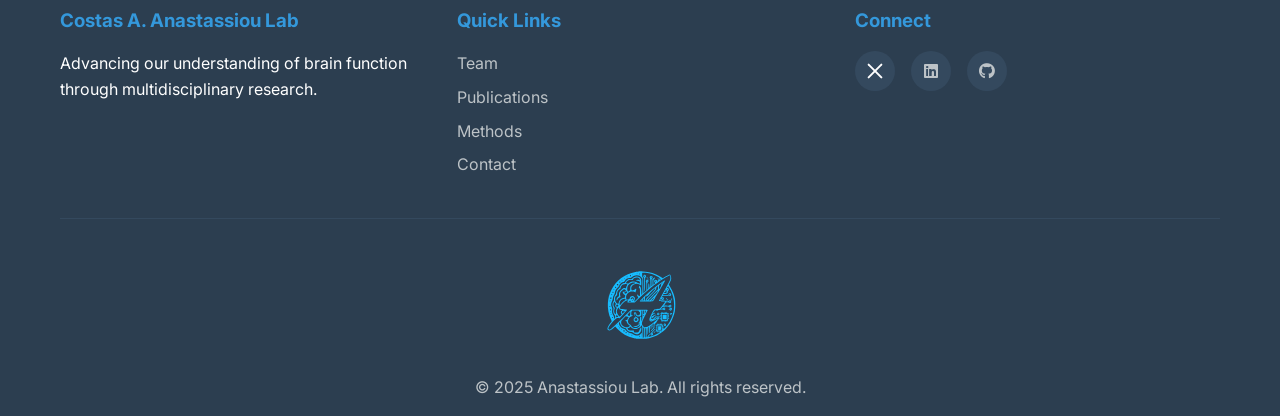
==== commit 43edce99: "Fix syntax error: replace smart quotes in projectData longDescription Root cause of the iPhone (and " ====
--- a/index.html
+++ b/index.html
@@ -15,7 +15,7 @@
     <meta name="viewport" content="width=device-width, initial-scale=1.0">
     <title>Anastassiou Lab — Biophysics of Computation | Cedars-Sinai</title>
     <link rel="icon" type="image/svg+xml" href="/images/logo/ateam_logo_ppt_v3_favicon.svg">
-    <link rel="stylesheet" href="/styles.css?v=2.5">
+    <link rel="stylesheet" href="/styles.css?v=2.6">
     <link href="https://fonts.googleapis.com/css2?family=Inter:wght@300;400;500;600;700&family=Crimson+Text:wght@400;600;700&display=swap" rel="stylesheet">
     <link rel="stylesheet" href="https://cdnjs.cloudflare.com/ajax/libs/font-awesome/6.0.0/css/all.min.css">
 
@@ -243,6 +243,6 @@
         </div>
     </footer>
 
-    <script src="/script.js?v=2.3"></script>
+    <script src="/script.js?v=2.5"></script>
 </body>
 </html>
--- a/styles.css
+++ b/styles.css
@@ -554,9 +554,15 @@
     z-index: 52;
 }
 
-.team-member:hover {
-    transform: translateY(-5px);
-    box-shadow: 0 15px 30px rgba(0, 0, 0, 0.15);
+@media (hover: hover) {
+    .team-member:hover {
+        transform: translateY(-5px);
+        box-shadow: 0 15px 30px rgba(0, 0, 0, 0.15);
+    }
+}
+
+.team-member:active {
+    transform: scale(0.98);
 }
 
 .team-member.featured {
@@ -1029,11 +1035,21 @@
     transition: all 0.3s ease;
 }
 
-.job-card:hover {
-    transform: translateY(-5px);
-    box-shadow: 0 15px 30px rgba(0, 0, 0, 0.12);
+.job-card {
+    cursor: pointer;
+}
+
+@media (hover: hover) {
+    .job-card:hover {
+        transform: translateY(-5px);
+        box-shadow: 0 15px 30px rgba(0, 0, 0, 0.12);
+        border-color: #3498db;
+    }
+}
+
+.job-card:active {
+    transform: scale(0.98);
     border-color: #3498db;
-    cursor: pointer;
 }
 
 .job-cta {
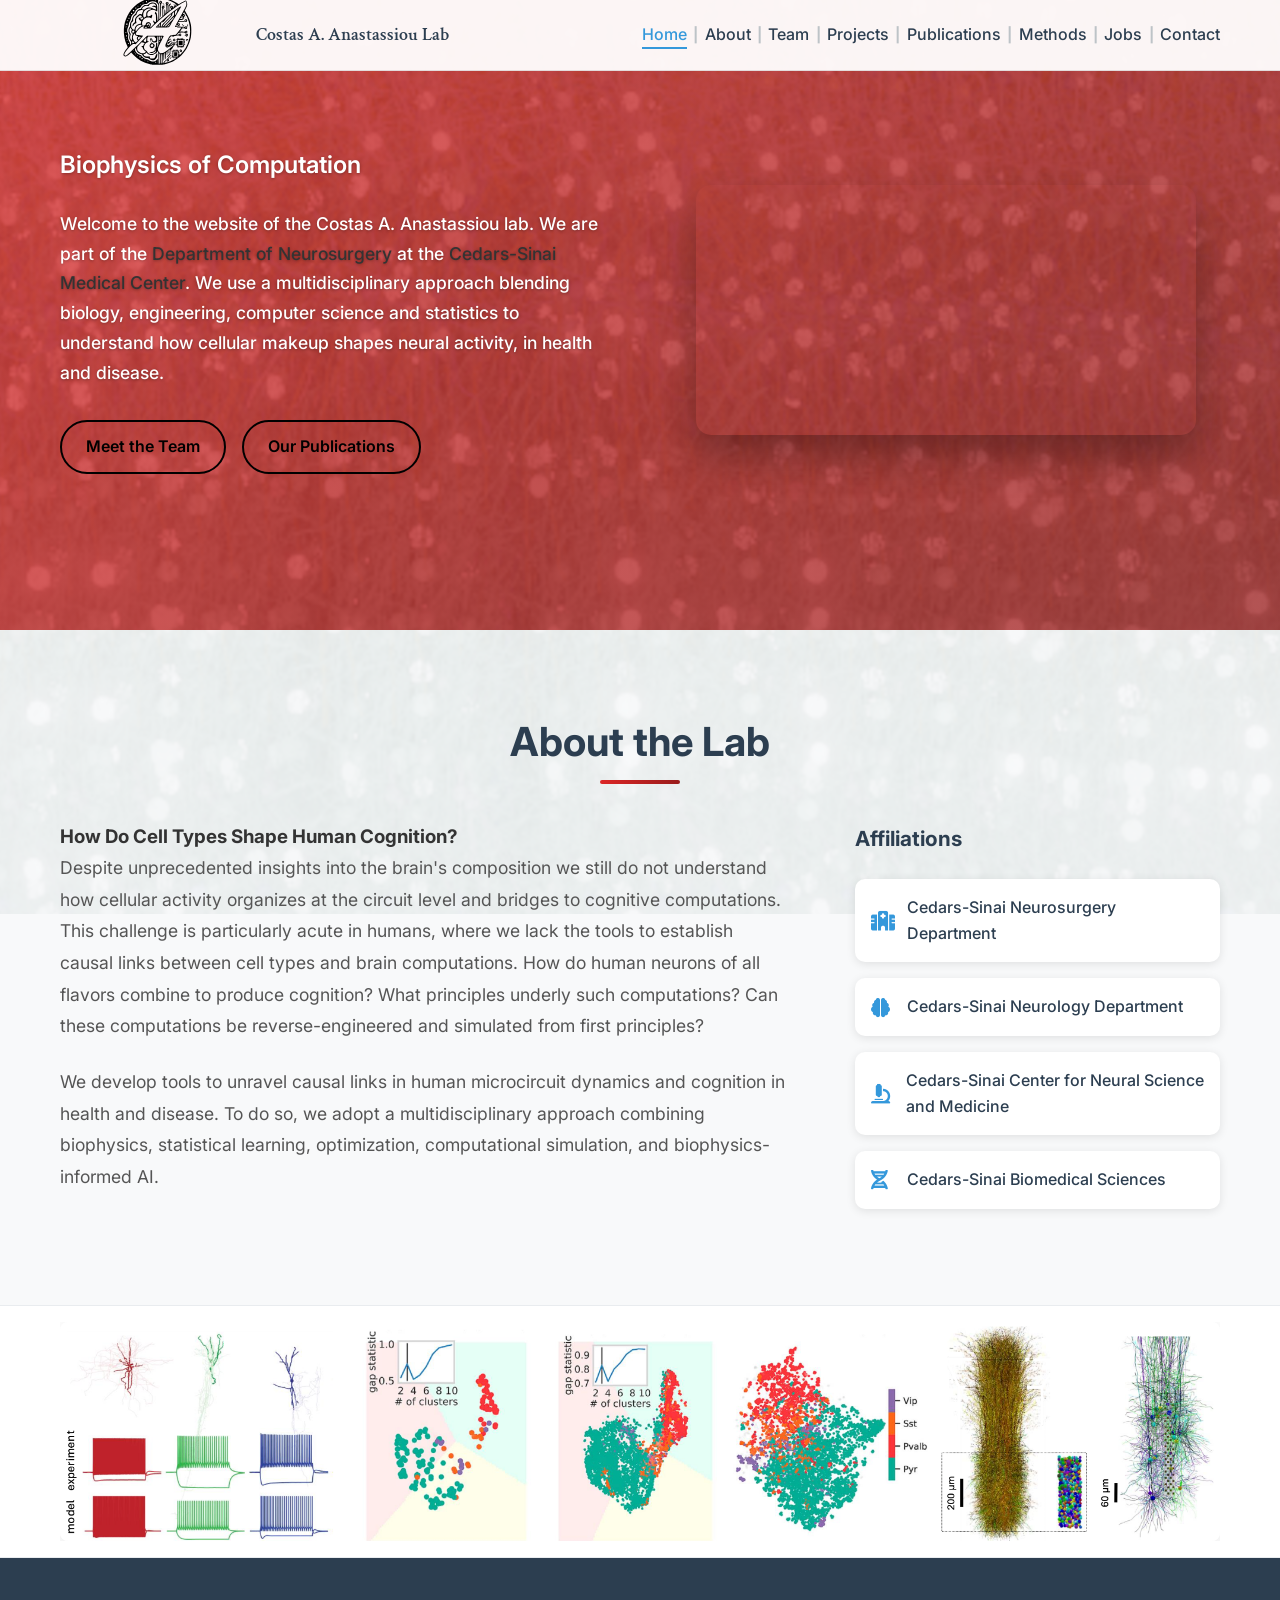
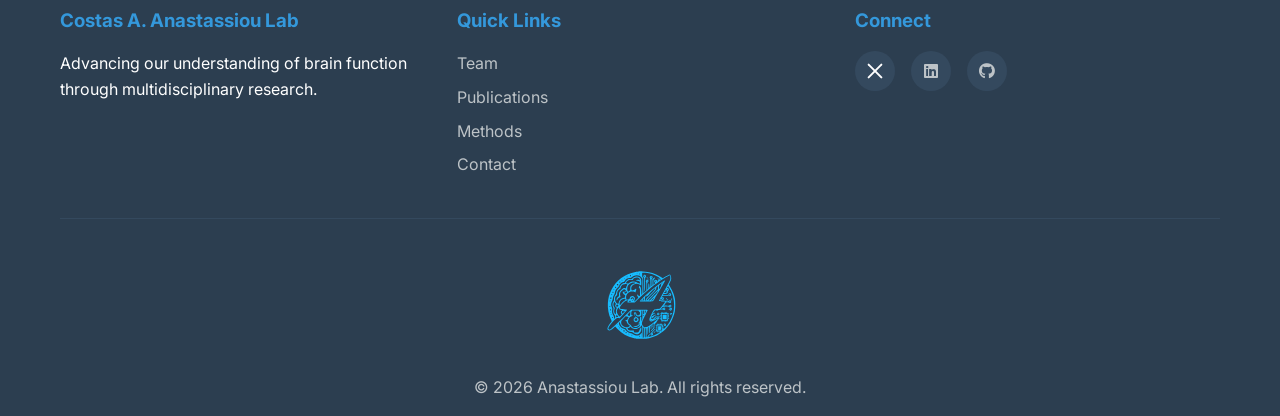
==== commit 2b888ff9: "Fix Google indexing redirect errors on direct route URLs 404.html no longer auto-redirects to /, so " ====
--- a/index.html
+++ b/index.html
@@ -238,7 +238,7 @@
                 <div class="footer-logo">
                     <img src="/images/logo/ateam_logo_ppt_v3.svg" alt="Anastassiou Lab" class="footer-logo-img">
                 </div>
-                <p>&copy; 2025 Anastassiou Lab. All rights reserved.</p>
+                <p>&copy; 2026 Anastassiou Lab. All rights reserved.</p>
             </div>
         </div>
     </footer>
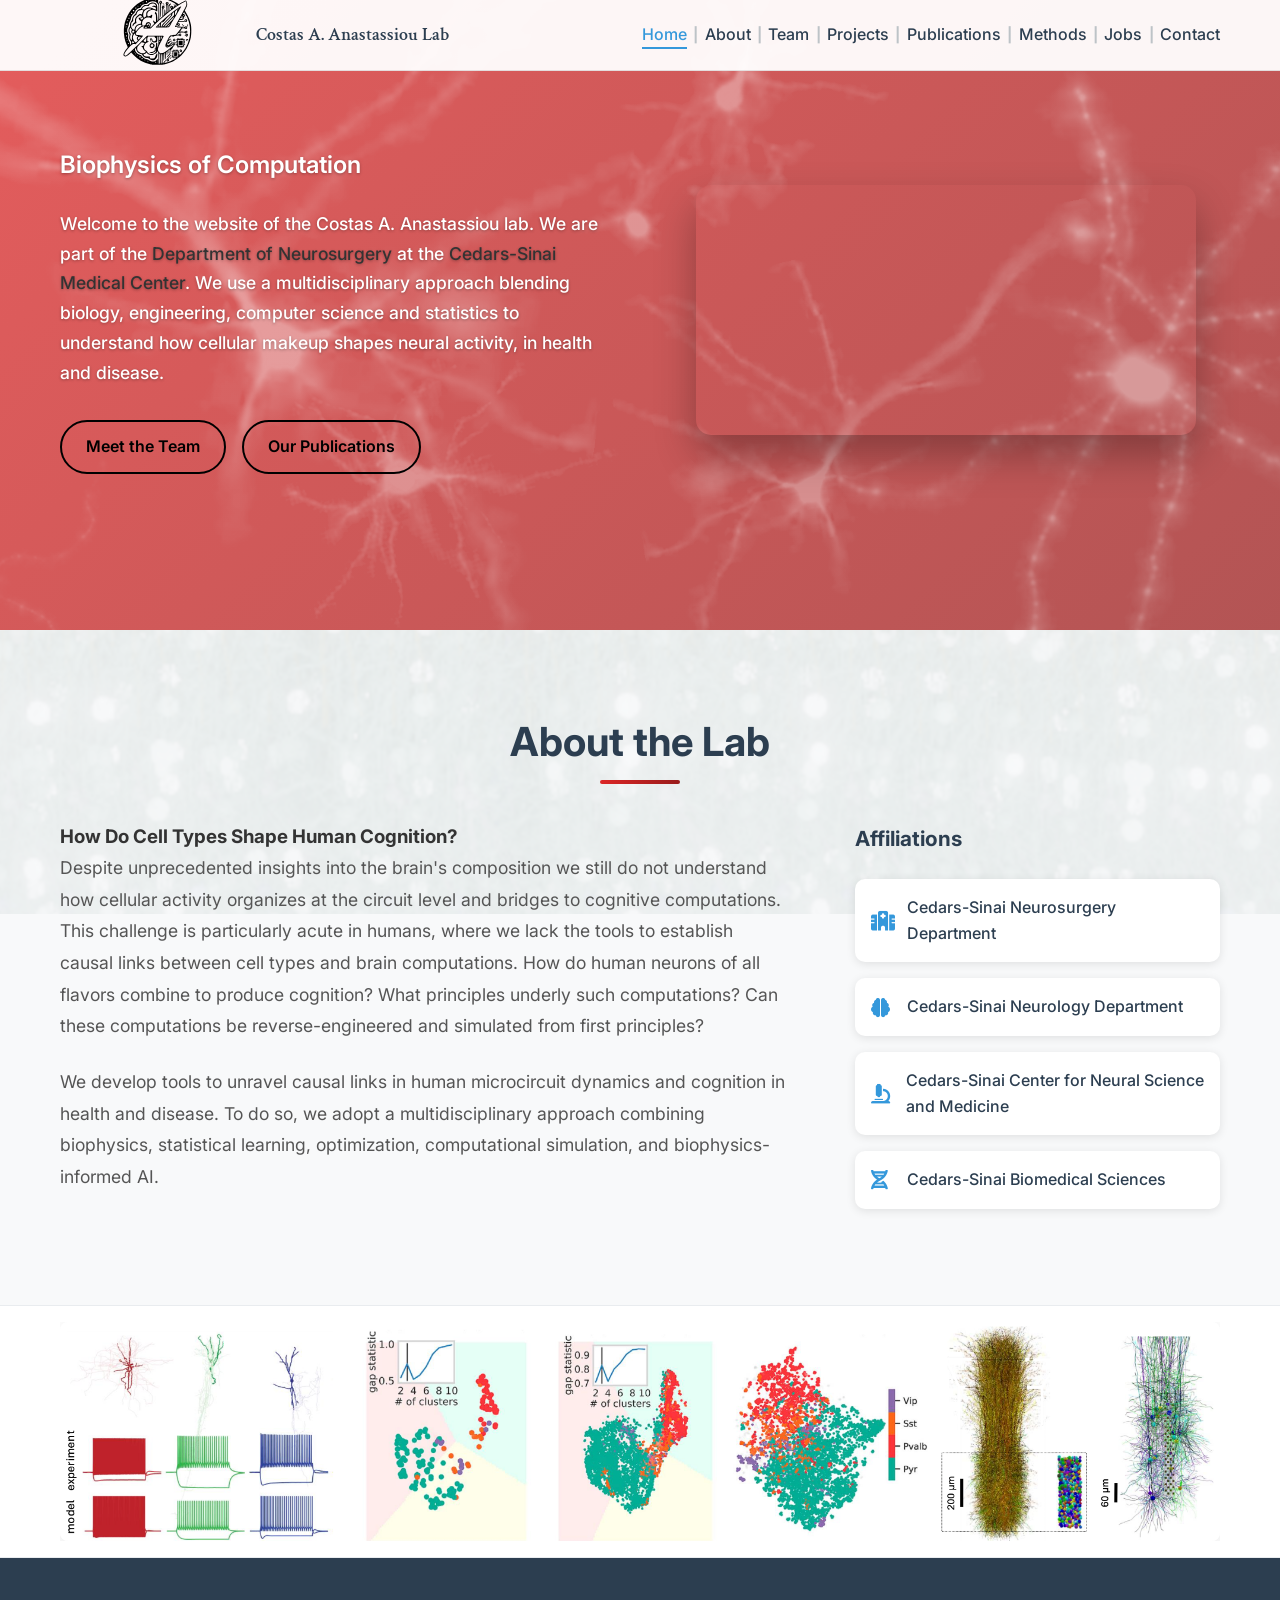
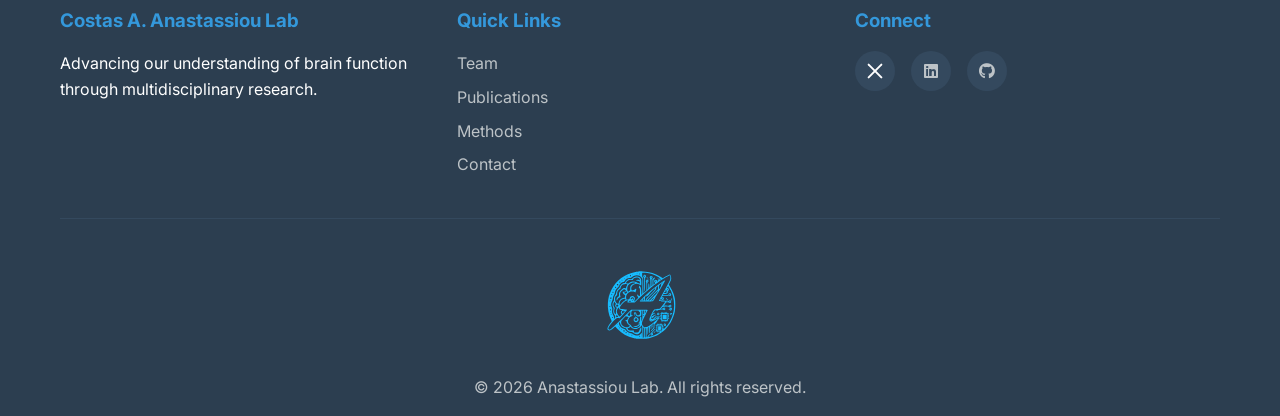
==== commit f5760694: "Bump script.js cache version to 2.7 Co-Authored-By: Claude Opus 5.5 <noreply@anthropic.com> Claude-S" ====
--- a/index.html
+++ b/index.html
@@ -99,17 +99,17 @@
                 <li class="nav-divider">|</li>
                 <li><a href="/#about">About</a></li>
                 <li class="nav-divider">|</li>
-                <li><a href="/team">Team</a></li>
-                <li class="nav-divider">|</li>
-                <li><a href="/projects">Projects</a></li>
-                <li class="nav-divider">|</li>
-                <li><a href="/publications">Publications</a></li>
-                <li class="nav-divider">|</li>
-                <li><a href="/methods">Methods</a></li>
-                <li class="nav-divider">|</li>
-                <li><a href="/jobs">Jobs</a></li>
-                <li class="nav-divider">|</li>
-                <li><a href="/contact">Contact</a></li>
+                <li><a href="/team/">Team</a></li>
+                <li class="nav-divider">|</li>
+                <li><a href="/projects/">Projects</a></li>
+                <li class="nav-divider">|</li>
+                <li><a href="/publications/">Publications</a></li>
+                <li class="nav-divider">|</li>
+                <li><a href="/methods/">Methods</a></li>
+                <li class="nav-divider">|</li>
+                <li><a href="/jobs/">Jobs</a></li>
+                <li class="nav-divider">|</li>
+                <li><a href="/contact/">Contact</a></li>
             </ul>
             <div class="hamburger" onclick="this.classList.toggle('active');document.querySelector('.nav-menu').classList.toggle('active');">
                 <span></span>
@@ -131,8 +131,8 @@
                     to understand how cellular makeup shapes neural activity, in health and disease.
                 </p>
                 <div class="hero-buttons">
-                    <a href="/team" class="btn btn-primary">Meet the Team</a>
-                    <a href="/publications" class="btn btn-secondary">Our Publications</a>
+                    <a href="/team/" class="btn btn-primary">Meet the Team</a>
+                    <a href="/publications/" class="btn btn-secondary">Our Publications</a>
                 </div>
             </div>
             <div class="hero-visual">
@@ -219,10 +219,10 @@
                 <div class="footer-section">
                     <h3>Quick Links</h3>
                     <ul>
-                        <li><a href="/team">Team</a></li>
-                        <li><a href="/publications">Publications</a></li>
-                        <li><a href="/methods">Methods</a></li>
-                        <li><a href="/contact">Contact</a></li>
+                        <li><a href="/team/">Team</a></li>
+                        <li><a href="/publications/">Publications</a></li>
+                        <li><a href="/methods/">Methods</a></li>
+                        <li><a href="/contact/">Contact</a></li>
                     </ul>
                 </div>
                 <div class="footer-section">
@@ -243,6 +243,6 @@
         </div>
     </footer>
 
-    <script src="/script.js?v=2.5"></script>
+    <script src="/script.js?v=2.7"></script>
 </body>
 </html>
--- a/styles.css
+++ b/styles.css
@@ -146,7 +146,6 @@
 /* Hero Section */
 .hero {
     min-height: 70vh;
-    background: url('images/neuralis/neuralis_1.png') center/cover no-repeat fixed;
     display: flex;
     align-items: center;
     padding-top: 70px;
@@ -154,12 +153,22 @@
     overflow: hidden;
 }
 
+/* Biocytin-filled human neurons over the red gradient.
+   The texture is built by tools/banner/build_banner.py. */
 .hero::before {
     content: '';
     position: absolute;
     inset: 0;
-    background: linear-gradient(135deg, rgba(220, 38, 38, 0.75) 0%, rgba(153, 27, 27, 0.75) 100%);
+    background:
+        url('images/neurons/hero-neurons.webp') center/cover no-repeat,
+        linear-gradient(135deg, rgba(220, 38, 38, 0.75) 0%, rgba(153, 27, 27, 0.75) 100%);
     z-index: 0;
+}
+
+@media (max-width: 768px) {
+    .hero::before {
+        background-position: 30% center, 0 0;
+    }
 }
 
 /* Animation Container */
